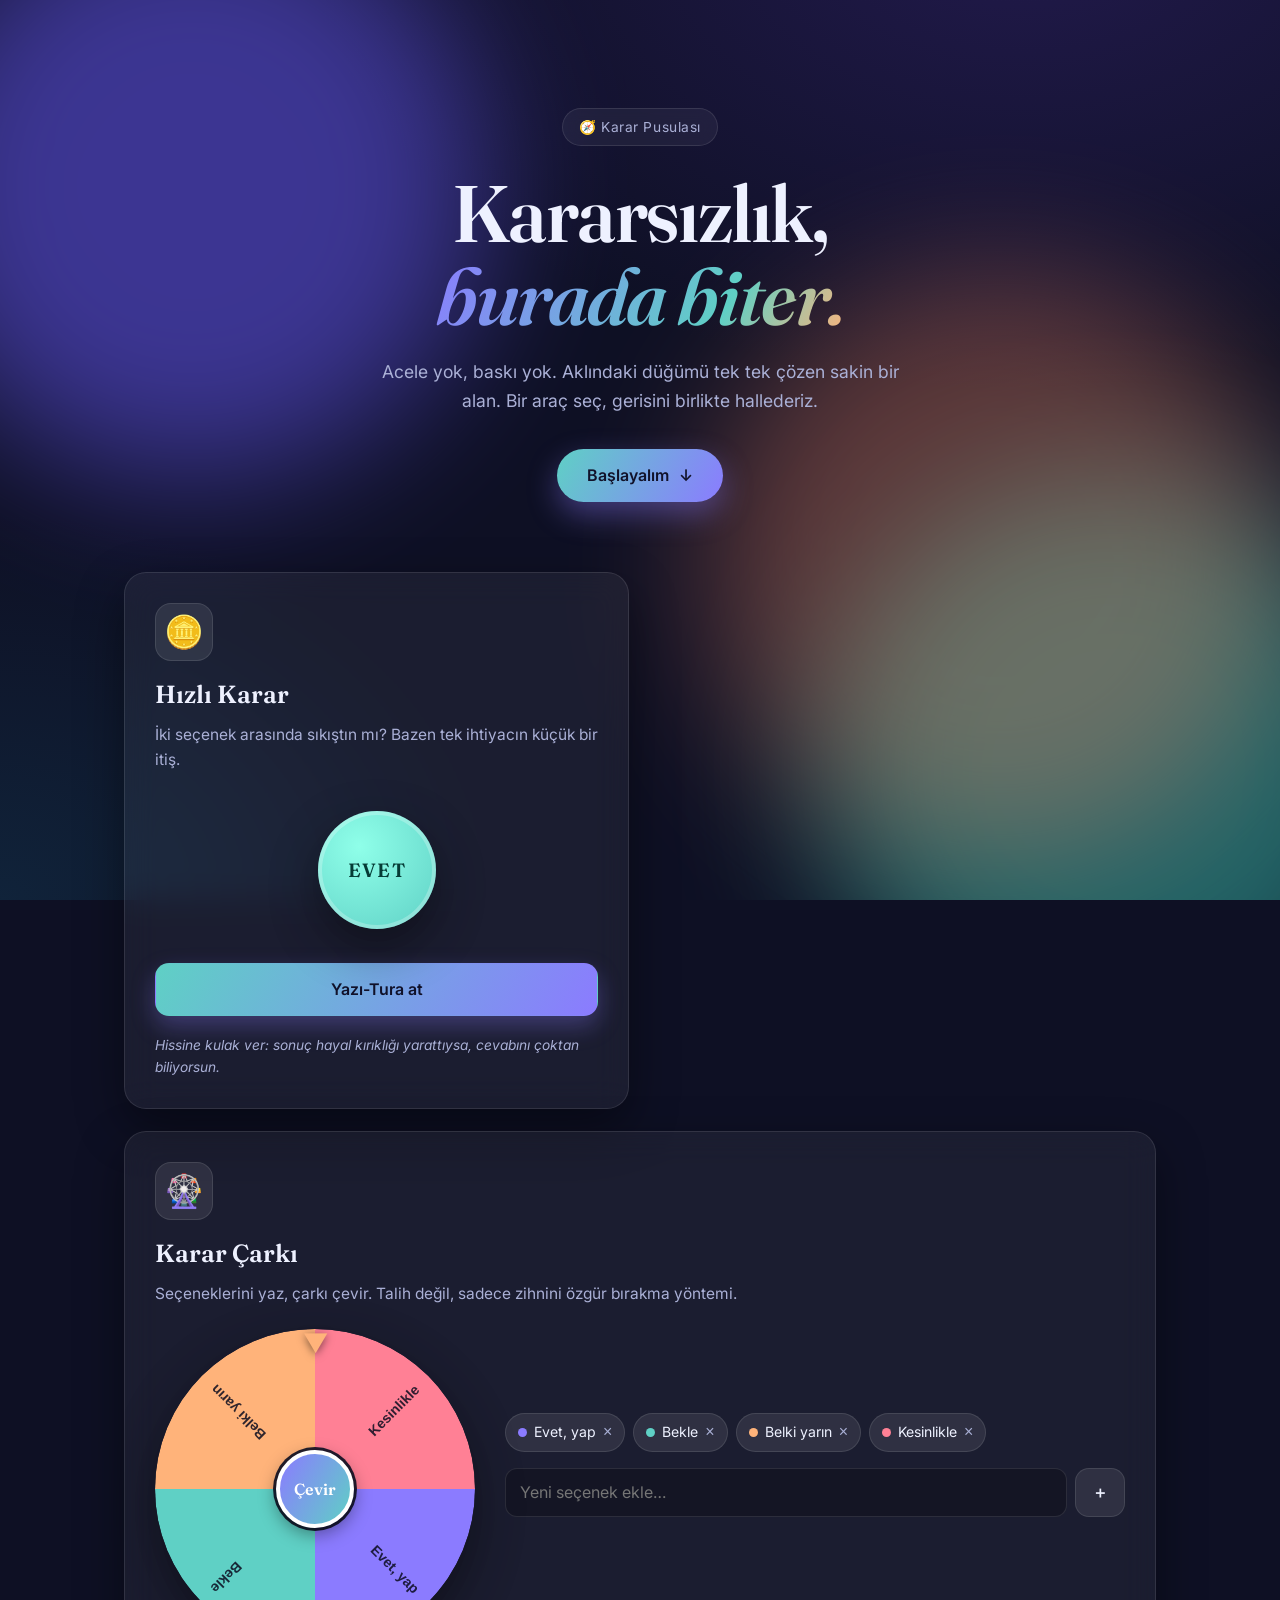
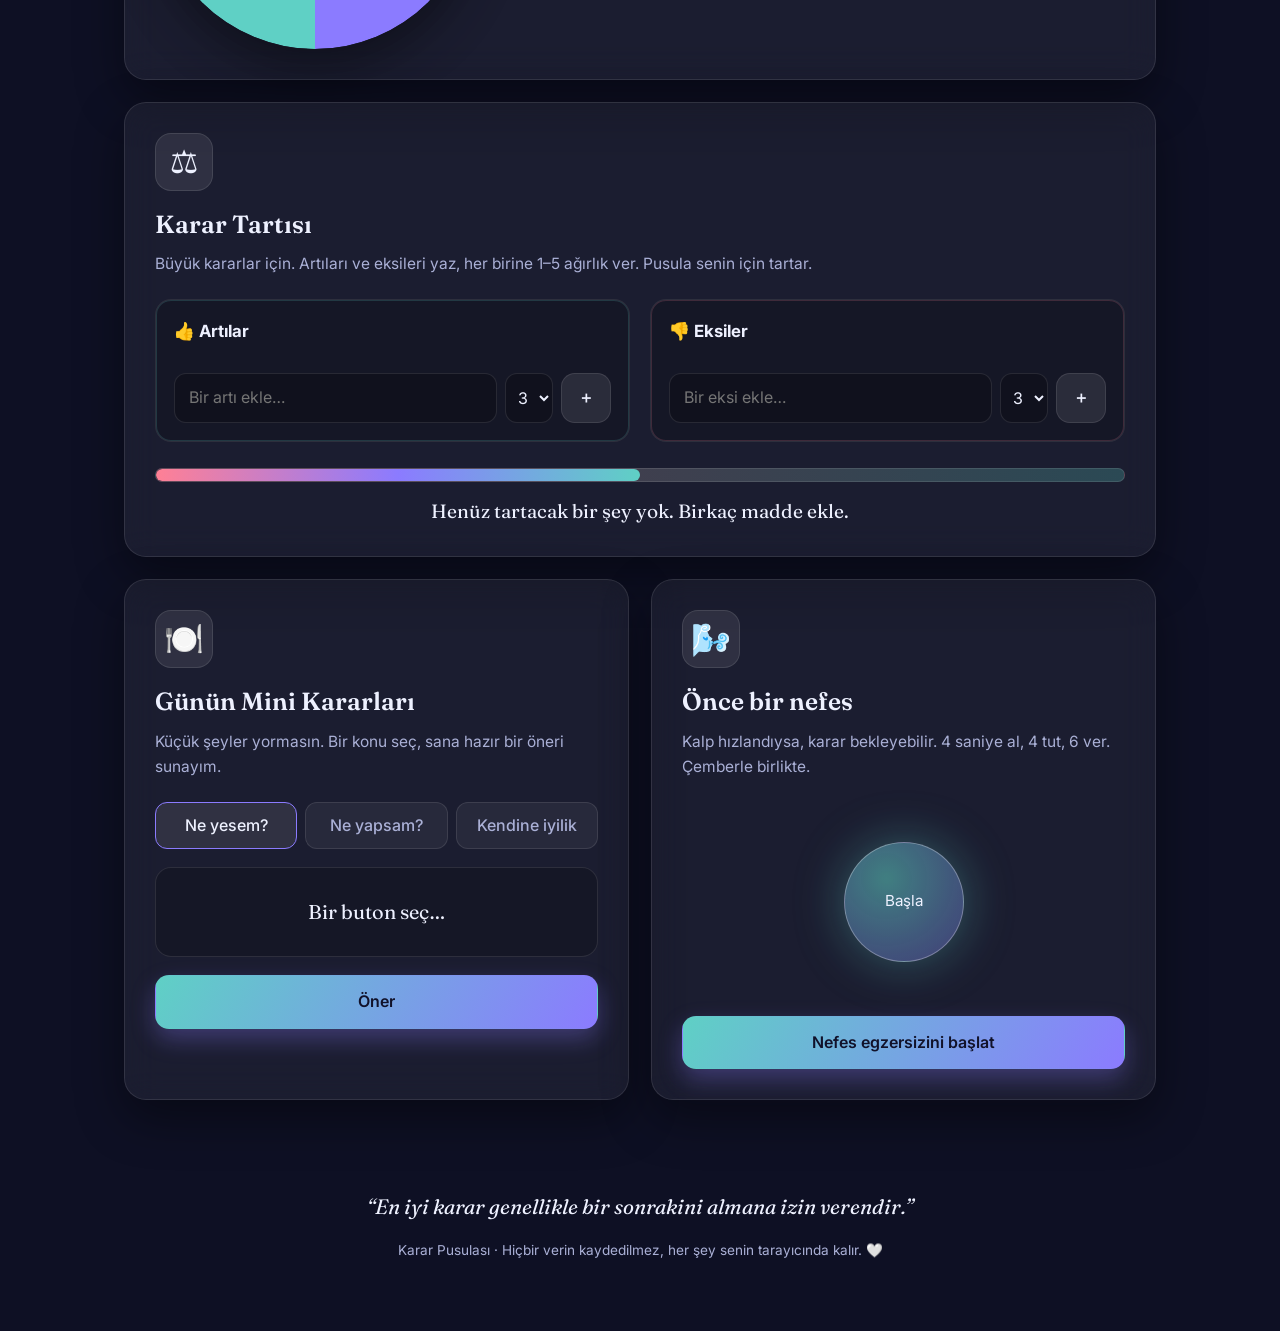
==== karar-pusulasi.html @ d7c19fac "Tek dosyalık sürüm ekle (karar-pusulasi.html) CSS ve JS gömülü; indirip çift tıklayınca tek başına a" ====
<!DOCTYPE html>
<html lang="tr">
<head>
  <meta charset="UTF-8" />
  <meta name="viewport" content="width=device-width, initial-scale=1.0" />
  <meta name="description" content="Karar Pusulası — kararsızlığı yok eden sakin, şık bir karar verme aracı." />
  <title>Karar Pusulası · Kararsızlığa son</title>
  <link rel="preconnect" href="https://fonts.googleapis.com" />
  <link rel="preconnect" href="https://fonts.gstatic.com" crossorigin />
  <link href="https://fonts.googleapis.com/css2?family=Fraunces:ital,opsz,wght@0,9..144,400;0,9..144,600;1,9..144,500&family=Inter:wght@400;500;600&display=swap" rel="stylesheet" />
  <style>
/* ===== Karar Pusulası · Tema ===== */
:root {
  --bg: #0e1024;
  --bg-soft: #161a36;
  --ink: #eef1ff;
  --ink-soft: #aab0d6;
  --line: rgba(255, 255, 255, 0.10);
  --glass: rgba(255, 255, 255, 0.055);
  --glass-strong: rgba(255, 255, 255, 0.09);
  --accent: #8b7bff;
  --accent-2: #5fd0c5;
  --warm: #ffb37a;
  --yes: #5fd0c5;
  --no: #ff8095;
  --radius: 22px;
  --shadow: 0 18px 48px rgba(0, 0, 0, 0.42);
  --ease: cubic-bezier(0.22, 1, 0.36, 1);
}

* { box-sizing: border-box; }

html { scroll-behavior: smooth; }

body {
  margin: 0;
  min-height: 100vh;
  font-family: "Inter", system-ui, sans-serif;
  color: var(--ink);
  background: var(--bg);
  overflow-x: hidden;
  line-height: 1.6;
}

/* ===== Hareketli arka plan ===== */
.aurora {
  position: fixed;
  inset: 0;
  z-index: -1;
  overflow: hidden;
  background:
    radial-gradient(1200px 800px at 80% -10%, #221a4d 0%, transparent 60%),
    radial-gradient(900px 700px at 0% 100%, #10233a 0%, transparent 55%),
    var(--bg);
}
.blob {
  position: absolute;
  width: 46vmax;
  height: 46vmax;
  border-radius: 50%;
  filter: blur(70px);
  opacity: 0.5;
  animation: drift 22s var(--ease) infinite alternate;
}
.blob-1 { background: #6a5bff; top: -12%; left: -8%; }
.blob-2 { background: #34b6a7; bottom: -18%; right: -10%; animation-delay: -7s; }
.blob-3 { background: #ff8c66; top: 30%; left: 55%; opacity: 0.32; animation-delay: -13s; }
@keyframes drift {
  to { transform: translate3d(6%, 8%, 0) scale(1.18) rotate(28deg); }
}

/* ===== Hero ===== */
.hero {
  max-width: 820px;
  margin: 0 auto;
  padding: clamp(72px, 12vh, 150px) 24px 40px;
  text-align: center;
}
.hero-badge {
  display: inline-block;
  padding: 7px 16px;
  border: 1px solid var(--line);
  border-radius: 999px;
  background: var(--glass);
  backdrop-filter: blur(8px);
  font-size: 0.86rem;
  letter-spacing: 0.04em;
  color: var(--ink-soft);
  margin-bottom: 26px;
}
.hero-title {
  font-family: "Fraunces", serif;
  font-weight: 600;
  font-size: clamp(2.6rem, 8vw, 5rem);
  line-height: 1.04;
  margin: 0 0 20px;
  letter-spacing: -0.02em;
}
.hero-title em {
  font-style: italic;
  background: linear-gradient(120deg, var(--accent), var(--accent-2) 70%, var(--warm));
  -webkit-background-clip: text;
  background-clip: text;
  color: transparent;
}
.hero-sub {
  max-width: 540px;
  margin: 0 auto 34px;
  font-size: 1.1rem;
  color: var(--ink-soft);
}
.hero-cta {
  display: inline-flex;
  align-items: center;
  gap: 10px;
  padding: 14px 30px;
  border-radius: 999px;
  text-decoration: none;
  font-weight: 600;
  color: #11122a;
  background: linear-gradient(120deg, var(--accent-2), var(--accent));
  box-shadow: 0 12px 30px rgba(139, 123, 255, 0.4);
  transition: transform 0.3s var(--ease), box-shadow 0.3s var(--ease);
}
.hero-cta:hover { transform: translateY(-3px); box-shadow: 0 18px 40px rgba(139, 123, 255, 0.55); }
.hero-cta span { transition: transform 0.3s var(--ease); }
.hero-cta:hover span { transform: translateY(3px); }

/* ===== Grid ===== */
.grid {
  max-width: 1080px;
  margin: 0 auto;
  padding: 30px 24px 60px;
  display: grid;
  grid-template-columns: repeat(2, 1fr);
  gap: 22px;
}
.card-wide { grid-column: 1 / -1; }
@media (max-width: 720px) {
  .grid { grid-template-columns: 1fr; }
}

/* ===== Kart ===== */
.card {
  position: relative;
  padding: 30px;
  border-radius: var(--radius);
  background: var(--glass);
  border: 1px solid var(--line);
  backdrop-filter: blur(16px);
  box-shadow: var(--shadow);
  opacity: 0;
  transform: translateY(26px);
  transition: opacity 0.7s var(--ease), transform 0.7s var(--ease);
}
.card.in { opacity: 1; transform: none; }
.card:hover { border-color: rgba(255, 255, 255, 0.2); }
.card-icon {
  font-size: 2rem;
  width: 58px; height: 58px;
  display: grid; place-items: center;
  border-radius: 16px;
  background: var(--glass-strong);
  border: 1px solid var(--line);
  margin-bottom: 14px;
}
.card h2 {
  font-family: "Fraunces", serif;
  font-weight: 600;
  font-size: 1.55rem;
  margin: 0 0 8px;
}
.card-desc { color: var(--ink-soft); margin: 0 0 22px; font-size: 0.97rem; }

/* ===== Butonlar ===== */
.btn {
  font: inherit;
  font-weight: 600;
  cursor: pointer;
  border-radius: 14px;
  border: 1px solid transparent;
  padding: 13px 22px;
  transition: transform 0.2s var(--ease), background 0.3s, box-shadow 0.3s;
}
.btn:active { transform: scale(0.96); }
.btn-primary {
  width: 100%;
  color: #11122a;
  background: linear-gradient(120deg, var(--accent-2), var(--accent));
  box-shadow: 0 10px 24px rgba(139, 123, 255, 0.32);
}
.btn-primary:hover { box-shadow: 0 14px 30px rgba(139, 123, 255, 0.5); }
.btn-ghost {
  background: var(--glass-strong);
  border-color: var(--line);
  color: var(--ink);
  padding: 11px 16px;
}
.btn-ghost:hover { background: rgba(255, 255, 255, 0.16); }

/* ===== 1. Yazı-Tura ===== */
.coin-stage { display: grid; place-items: center; height: 150px; margin-bottom: 18px; perspective: 900px; }
.coin {
  position: relative;
  width: 118px; height: 118px;
  transform-style: preserve-3d;
  transition: transform 0.2s;
}
.coin.flipping { animation: flip 1.5s var(--ease) forwards; }
.coin-face {
  position: absolute;
  inset: 0;
  border-radius: 50%;
  display: grid; place-items: center;
  font-family: "Fraunces", serif;
  font-weight: 600;
  font-size: 1.2rem;
  letter-spacing: 0.06em;
  backface-visibility: hidden;
  box-shadow: inset 0 0 0 4px rgba(255,255,255,0.25), var(--shadow);
}
.coin-yes { background: radial-gradient(circle at 35% 30%, #8fffe9, var(--yes)); color: #053b35; }
.coin-no  { background: radial-gradient(circle at 35% 30%, #ffb3c0, var(--no)); color: #4a0c1b; transform: rotateY(180deg); }
@keyframes flip {
  0%   { transform: rotateY(0); }
  100% { transform: rotateY(1980deg); }
}
.coin.result-no { transform: rotateY(180deg); }
.coin.result-yes { transform: rotateY(0deg); }
.coin-hint { margin: 18px 0 0; font-size: 0.86rem; color: var(--ink-soft); font-style: italic; min-height: 2.4em; }

/* ===== 2. Çark ===== */
.wheel-layout { display: grid; grid-template-columns: 320px 1fr; gap: 30px; align-items: center; }
@media (max-width: 720px) { .wheel-layout { grid-template-columns: 1fr; justify-items: center; } }
.wheel-stage { position: relative; width: 320px; height: 320px; }
#wheelCanvas { border-radius: 50%; box-shadow: var(--shadow); transition: transform 4.5s cubic-bezier(0.16, 1, 0.3, 1); }
.wheel-pointer {
  position: absolute; top: -6px; left: 50%; transform: translateX(-50%);
  color: var(--warm); font-size: 1.6rem; z-index: 3;
  filter: drop-shadow(0 2px 4px rgba(0,0,0,0.5));
}
.wheel-spin {
  position: absolute; top: 50%; left: 50%; transform: translate(-50%, -50%);
  width: 78px; height: 78px; border-radius: 50%; cursor: pointer;
  border: 4px solid #fff; background: linear-gradient(120deg, var(--accent), var(--accent-2));
  color: #fff; font-weight: 600; font-family: "Fraunces", serif; font-size: 1rem;
  box-shadow: 0 6px 18px rgba(0,0,0,0.4); z-index: 2;
  transition: transform 0.2s var(--ease);
}
.wheel-spin:hover { transform: translate(-50%, -50%) scale(1.07); }
.wheel-spin:disabled { opacity: 0.6; cursor: not-allowed; }
.wheel-controls { width: 100%; }
.chips { display: flex; flex-wrap: wrap; gap: 8px; margin-bottom: 16px; }
.chip {
  display: inline-flex; align-items: center; gap: 7px;
  padding: 7px 12px; border-radius: 999px;
  background: var(--glass-strong); border: 1px solid var(--line); font-size: 0.88rem;
}
.chip button { background: none; border: none; color: var(--ink-soft); cursor: pointer; font-size: 1rem; line-height: 1; padding: 0; }
.chip button:hover { color: var(--no); }
.wheel-add, .scale-add { display: flex; gap: 8px; }
.wheel-add input, .scale-add input {
  flex: 1; min-width: 0;
  padding: 11px 14px; border-radius: 12px;
  background: rgba(0,0,0,0.22); border: 1px solid var(--line); color: var(--ink); font: inherit;
}
.wheel-add input:focus, .scale-add input:focus { outline: none; border-color: var(--accent); }
.wheel-result { margin: 16px 0 0; font-family: "Fraunces", serif; font-size: 1.3rem; min-height: 1.5em; }
.wheel-result strong { color: var(--accent-2); }

/* ===== 3. Tartı ===== */
.scale-layout { display: grid; grid-template-columns: 1fr 1fr; gap: 20px; }
@media (max-width: 560px) { .scale-layout { grid-template-columns: 1fr; } }
.scale-col { padding: 18px; border-radius: 16px; background: rgba(0,0,0,0.18); border: 1px solid var(--line); }
.scale-col h3 { margin: 0 0 14px; font-size: 1.05rem; }
.scale-pro { box-shadow: inset 0 0 0 1px rgba(95,208,197,0.18); }
.scale-con { box-shadow: inset 0 0 0 1px rgba(255,128,149,0.18); }
.scale-list { list-style: none; margin: 0 0 14px; padding: 0; display: flex; flex-direction: column; gap: 8px; }
.scale-list li {
  display: flex; align-items: center; justify-content: space-between; gap: 10px;
  padding: 9px 12px; border-radius: 10px; background: var(--glass); font-size: 0.9rem;
}
.scale-list .wlabel {
  font-size: 0.72rem; padding: 2px 8px; border-radius: 999px;
  background: var(--glass-strong); color: var(--ink-soft); white-space: nowrap;
}
.scale-list .del { background: none; border: none; color: var(--ink-soft); cursor: pointer; font-size: 1rem; }
.scale-list .del:hover { color: var(--no); }
.scale-add select {
  padding: 0 8px; border-radius: 12px; background: rgba(0,0,0,0.22);
  border: 1px solid var(--line); color: var(--ink); font: inherit;
}
.scale-meter {
  height: 14px; border-radius: 999px; margin: 26px 0 14px; overflow: hidden;
  background: linear-gradient(90deg, rgba(255,128,149,0.25), rgba(95,208,197,0.25));
  border: 1px solid var(--line);
}
.scale-fill {
  height: 100%; width: 50%;
  background: linear-gradient(90deg, var(--no), var(--accent), var(--yes));
  border-radius: 999px; transition: width 0.7s var(--ease);
}
.scale-verdict { text-align: center; font-family: "Fraunces", serif; font-size: 1.2rem; margin: 6px 0 0; }

/* ===== 4. Mini ===== */
.mini-tabs { display: flex; gap: 8px; flex-wrap: wrap; margin-bottom: 18px; }
.mini-tab {
  flex: 1; min-width: 110px;
  padding: 10px; border-radius: 12px; cursor: pointer; font: inherit; font-weight: 500;
  background: var(--glass); border: 1px solid var(--line); color: var(--ink-soft);
  transition: all 0.25s var(--ease);
}
.mini-tab.is-active { background: var(--glass-strong); color: var(--ink); border-color: var(--accent); }
.mini-output {
  min-height: 90px; display: grid; place-items: center; text-align: center;
  padding: 20px; margin-bottom: 18px; border-radius: 16px;
  background: rgba(0,0,0,0.2); border: 1px solid var(--line);
  font-family: "Fraunces", serif; font-size: 1.25rem; color: var(--ink);
  transition: opacity 0.3s;
}

/* ===== 5. Nefes ===== */
.breathe-stage { display: grid; place-items: center; height: 200px; margin-bottom: 14px; }
.breathe-circle {
  width: 120px; height: 120px; border-radius: 50%;
  display: grid; place-items: center; text-align: center;
  background: radial-gradient(circle at 35% 30%, rgba(95,208,197,0.55), rgba(139,123,255,0.35));
  border: 1px solid rgba(255,255,255,0.3);
  box-shadow: 0 0 50px rgba(95,208,197,0.35);
  font-size: 0.95rem; color: var(--ink);
  transition: transform 0.4s var(--ease);
}
.breathe-circle.run { animation: breathe 14s ease-in-out infinite; }
@keyframes breathe {
  0%, 100% { transform: scale(1);   box-shadow: 0 0 40px rgba(95,208,197,0.3); }
  28%      { transform: scale(1.7); box-shadow: 0 0 80px rgba(95,208,197,0.6); }  /* 4s al */
  57%      { transform: scale(1.7); box-shadow: 0 0 80px rgba(139,123,255,0.6); } /* 4s tut */
}

/* ===== Footer ===== */
.footer { max-width: 720px; margin: 0 auto; padding: 30px 24px 70px; text-align: center; }
.footer-quote { font-family: "Fraunces", serif; font-style: italic; font-size: 1.3rem; color: var(--ink); margin: 0 0 16px; }
.footer-note { color: var(--ink-soft); font-size: 0.85rem; margin: 0; }

@media (prefers-reduced-motion: reduce) {
  .blob, .breathe-circle.run, .coin.flipping { animation: none !important; }
  * { transition-duration: 0.001s !important; }
}

</style>
  <link rel="icon" href="data:image/svg+xml,<svg xmlns='http://www.w3.org/2000/svg' viewBox='0 0 100 100'><text y='.9em' font-size='90'>🧭</text></svg>" />
</head>
<body>
  <!-- Yumuşak hareketli arka plan -->
  <div class="aurora" aria-hidden="true">
    <span class="blob blob-1"></span>
    <span class="blob blob-2"></span>
    <span class="blob blob-3"></span>
  </div>

  <header class="hero">
    <div class="hero-badge">🧭 Karar Pusulası</div>
    <h1 class="hero-title">Kararsızlık,<br /><em>burada biter.</em></h1>
    <p class="hero-sub">
      Acele yok, baskı yok. Aklındaki düğümü tek tek çözen sakin bir alan.
      Bir araç seç, gerisini birlikte hallederiz.
    </p>
    <a href="#araclar" class="hero-cta">Başlayalım <span aria-hidden="true">↓</span></a>
  </header>

  <main id="araclar" class="grid">

    <!-- 1. Hızlı Karar -->
    <section class="card" id="coin">
      <div class="card-icon">🪙</div>
      <h2>Hızlı Karar</h2>
      <p class="card-desc">İki seçenek arasında sıkıştın mı? Bazen tek ihtiyacın küçük bir itiş.</p>
      <div class="coin-stage">
        <div class="coin" id="coinEl">
          <div class="coin-face coin-yes">EVET</div>
          <div class="coin-face coin-no">HAYIR</div>
        </div>
      </div>
      <button class="btn btn-primary" id="coinFlip">Yazı-Tura at</button>
      <p class="coin-hint" id="coinHint" aria-live="polite">Hissine kulak ver: sonuç hayal kırıklığı yarattıysa, cevabını çoktan biliyorsun.</p>
    </section>

    <!-- 2. Karar Çarkı -->
    <section class="card card-wide" id="wheel">
      <div class="card-icon">🎡</div>
      <h2>Karar Çarkı</h2>
      <p class="card-desc">Seçeneklerini yaz, çarkı çevir. Talih değil, sadece zihnini özgür bırakma yöntemi.</p>
      <div class="wheel-layout">
        <div class="wheel-stage">
          <div class="wheel-pointer" aria-hidden="true">▼</div>
          <canvas id="wheelCanvas" width="320" height="320" role="img" aria-label="Karar çarkı"></canvas>
          <button class="wheel-spin" id="wheelSpin">Çevir</button>
        </div>
        <div class="wheel-controls">
          <div class="chips" id="wheelChips" aria-live="polite"></div>
          <form id="wheelForm" class="wheel-add">
            <input type="text" id="wheelInput" maxlength="24" placeholder="Yeni seçenek ekle…" aria-label="Yeni seçenek" />
            <button type="submit" class="btn btn-ghost" aria-label="Ekle">＋</button>
          </form>
          <p class="wheel-result" id="wheelResult" aria-live="polite"></p>
        </div>
      </div>
    </section>

    <!-- 3. Karar Tartısı -->
    <section class="card card-wide" id="scale">
      <div class="card-icon">⚖️</div>
      <h2>Karar Tartısı</h2>
      <p class="card-desc">Büyük kararlar için. Artıları ve eksileri yaz, her birine 1–5 ağırlık ver. Pusula senin için tartar.</p>
      <div class="scale-layout">
        <div class="scale-col scale-pro">
          <h3>👍 Artılar</h3>
          <ul class="scale-list" id="proList"></ul>
          <form class="scale-add" data-side="pro">
            <input type="text" maxlength="40" placeholder="Bir artı ekle…" aria-label="Artı ekle" />
            <select aria-label="Önem" title="Önem (1-5)">
              <option value="1">1</option><option value="2">2</option>
              <option value="3" selected>3</option><option value="4">4</option>
              <option value="5">5</option>
            </select>
            <button type="submit" class="btn btn-ghost">＋</button>
          </form>
        </div>
        <div class="scale-col scale-con">
          <h3>👎 Eksiler</h3>
          <ul class="scale-list" id="conList"></ul>
          <form class="scale-add" data-side="con">
            <input type="text" maxlength="40" placeholder="Bir eksi ekle…" aria-label="Eksi ekle" />
            <select aria-label="Önem" title="Önem (1-5)">
              <option value="1">1</option><option value="2">2</option>
              <option value="3" selected>3</option><option value="4">4</option>
              <option value="5">5</option>
            </select>
            <button type="submit" class="btn btn-ghost">＋</button>
          </form>
        </div>
      </div>
      <div class="scale-meter" aria-hidden="true">
        <div class="scale-fill" id="scaleFill"></div>
      </div>
      <p class="scale-verdict" id="scaleVerdict" aria-live="polite">Henüz tartacak bir şey yok. Birkaç madde ekle.</p>
    </section>

    <!-- 4. Mini Kararlar -->
    <section class="card" id="mini">
      <div class="card-icon">🍽️</div>
      <h2>Günün Mini Kararları</h2>
      <p class="card-desc">Küçük şeyler yormasın. Bir konu seç, sana hazır bir öneri sunayım.</p>
      <div class="mini-tabs" id="miniTabs">
        <button class="mini-tab is-active" data-topic="yemek">Ne yesem?</button>
        <button class="mini-tab" data-topic="aktivite">Ne yapsam?</button>
        <button class="mini-tab" data-topic="kucuk">Kendine iyilik</button>
      </div>
      <div class="mini-output" id="miniOutput">Bir buton seç…</div>
      <button class="btn btn-primary" id="miniRoll">Öner</button>
    </section>

    <!-- 5. Sakinleş -->
    <section class="card" id="breathe">
      <div class="card-icon">🌬️</div>
      <h2>Önce bir nefes</h2>
      <p class="card-desc">Kalp hızlandıysa, karar bekleyebilir. 4 saniye al, 4 tut, 6 ver. Çemberle birlikte.</p>
      <div class="breathe-stage">
        <div class="breathe-circle" id="breatheCircle">
          <span id="breatheText">Başla</span>
        </div>
      </div>
      <button class="btn btn-primary" id="breatheBtn">Nefes egzersizini başlat</button>
    </section>

  </main>

  <footer class="footer">
    <p class="footer-quote" id="footerQuote">“En iyi karar genellikle bir sonrakini almana izin verendir.”</p>
    <p class="footer-note">Karar Pusulası · Hiçbir verin kaydedilmez, her şey senin tarayıcında kalır. 🤍</p>
  </footer>

  <script>
/* ===== Karar Pusulası · Etkileşim ===== */
(() => {
  "use strict";
  const $ = (sel, root = document) => root.querySelector(sel);
  const $$ = (sel, root = document) => [...root.querySelectorAll(sel)];
  const rand = (arr) => arr[Math.floor(Math.random() * arr.length)];

  /* ---- Kartları görünürken yumuşakça getir ---- */
  const io = new IntersectionObserver(
    (entries) => entries.forEach((e) => e.isIntersecting && e.target.classList.add("in")),
    { threshold: 0.15 }
  );
  $$(".card").forEach((c) => io.observe(c));

  /* ============ 1. Yazı-Tura ============ */
  const coin = $("#coinEl");
  const coinHint = $("#coinHint");
  const hints = [
    "Hissine kulak ver: sonuç hayal kırıklığı yarattıysa, cevabını çoktan biliyorsun.",
    "İçinden “bir daha atsam mı?” geçtiyse, gerçek tercihin ortada.",
    "Çoğu zaman doğru cevap, attığın anda hissettiğin ilk duygudur.",
    "Sonuç ne olursa olsun, küçük bir adım büyük bir tıkanıklıktan iyidir.",
  ];
  let coinBusy = false;
  $("#coinFlip").addEventListener("click", () => {
    if (coinBusy) return;
    coinBusy = true;
    const yes = Math.random() < 0.5;
    coin.classList.remove("result-yes", "result-no", "flipping");
    void coin.offsetWidth; // reflow → animasyonu yeniden tetikle
    coin.classList.add("flipping");
    coinHint.textContent = "…";
    setTimeout(() => {
      coin.classList.remove("flipping");
      coin.classList.add(yes ? "result-yes" : "result-no");
      coinHint.textContent = rand(hints);
      coinBusy = false;
    }, 1500);
  });

  /* ============ 2. Karar Çarkı ============ */
  const canvas = $("#wheelCanvas");
  const ctx = canvas.getContext("2d");
  const palette = ["#8b7bff", "#5fd0c5", "#ffb37a", "#ff8095", "#7aa7ff", "#c08bff", "#6ddf9c"];
  let options = ["Evet, yap", "Bekle", "Belki yarın", "Kesinlikle"];
  let wheelAngle = 0;
  let wheelBusy = false;
  const chipsBox = $("#wheelChips");
  const wheelResult = $("#wheelResult");

  function drawWheel() {
    const n = options.length;
    const r = canvas.width / 2;
    ctx.clearRect(0, 0, canvas.width, canvas.height);
    if (n === 0) {
      ctx.fillStyle = "rgba(255,255,255,0.08)";
      ctx.beginPath(); ctx.arc(r, r, r, 0, Math.PI * 2); ctx.fill();
      return;
    }
    const slice = (Math.PI * 2) / n;
    for (let i = 0; i < n; i++) {
      const start = i * slice + wheelAngle;
      ctx.beginPath();
      ctx.moveTo(r, r);
      ctx.arc(r, r, r, start, start + slice);
      ctx.closePath();
      ctx.fillStyle = palette[i % palette.length];
      ctx.fill();
      // metin
      ctx.save();
      ctx.translate(r, r);
      ctx.rotate(start + slice / 2);
      ctx.textAlign = "right";
      ctx.fillStyle = "rgba(10,12,30,0.85)";
      ctx.font = "600 14px Inter, sans-serif";
      const label = options[i].length > 14 ? options[i].slice(0, 13) + "…" : options[i];
      ctx.fillText(label, r - 16, 5);
      ctx.restore();
    }
    // merkez halkası
    ctx.beginPath(); ctx.arc(r, r, 42, 0, Math.PI * 2);
    ctx.fillStyle = "rgba(14,16,36,0.9)"; ctx.fill();
  }

  function renderChips() {
    chipsBox.innerHTML = "";
    options.forEach((opt, i) => {
      const chip = document.createElement("span");
      chip.className = "chip";
      const dot = `<span style="width:9px;height:9px;border-radius:50%;background:${palette[i % palette.length]}"></span>`;
      chip.innerHTML = `${dot}<span>${opt}</span>`;
      const x = document.createElement("button");
      x.type = "button"; x.textContent = "×"; x.setAttribute("aria-label", `${opt} sil`);
      x.addEventListener("click", () => {
        options.splice(i, 1);
        renderChips(); drawWheel();
      });
      chip.appendChild(x);
      chipsBox.appendChild(chip);
    });
  }

  $("#wheelForm").addEventListener("submit", (e) => {
    e.preventDefault();
    const input = $("#wheelInput");
    const val = input.value.trim();
    if (!val || options.length >= 8) { input.value = ""; return; }
    options.push(val);
    input.value = "";
    renderChips(); drawWheel();
  });

  $("#wheelSpin").addEventListener("click", () => {
    if (wheelBusy || options.length < 2) return;
    wheelBusy = true;
    wheelResult.textContent = "";
    const turns = 5 + Math.random() * 4;
    const finalRot = wheelAngle + turns * Math.PI * 2 + Math.random() * Math.PI * 2;
    canvas.style.transform = `rotate(${finalRot}rad)`;
    const slice = (Math.PI * 2) / options.length;
    // İbre tepe noktasında (12 yön = -PI/2). Hangi dilim oraya denk geliyor?
    const norm = ((finalRot % (Math.PI * 2)) + Math.PI * 2) % (Math.PI * 2);
    const pointerAngle = (-Math.PI / 2 - norm + Math.PI * 4) % (Math.PI * 2);
    const idx = Math.floor(pointerAngle / slice) % options.length;
    setTimeout(() => {
      wheelResult.innerHTML = `Pusula diyor ki: <strong>${options[idx]}</strong>`;
      wheelBusy = false;
    }, 4600);
  });

  renderChips();
  drawWheel();

  /* ============ 3. Karar Tartısı ============ */
  const pros = [];
  const cons = [];
  const proList = $("#proList");
  const conList = $("#conList");
  const scaleFill = $("#scaleFill");
  const verdict = $("#scaleVerdict");

  function renderScale() {
    [["pro", pros, proList], ["con", cons, conList]].forEach(([side, arr, ul]) => {
      ul.innerHTML = "";
      arr.forEach((item, i) => {
        const li = document.createElement("li");
        const txt = document.createElement("span");
        txt.textContent = item.text;
        const w = document.createElement("span");
        w.className = "wlabel"; w.textContent = "önem " + item.weight;
        const del = document.createElement("button");
        del.className = "del"; del.type = "button"; del.textContent = "×";
        del.setAttribute("aria-label", "Sil");
        del.addEventListener("click", () => { arr.splice(i, 1); renderScale(); });
        li.append(txt, w, del);
        ul.appendChild(li);
      });
    });

    const proScore = pros.reduce((s, x) => s + x.weight, 0);
    const conScore = cons.reduce((s, x) => s + x.weight, 0);
    const total = proScore + conScore;
    if (total === 0) {
      scaleFill.style.width = "50%";
      verdict.textContent = "Henüz tartacak bir şey yok. Birkaç madde ekle.";
      return;
    }
    const pct = (proScore / total) * 100;
    scaleFill.style.width = pct.toFixed(0) + "%";
    const diff = proScore - conScore;
    let msg;
    if (diff > 2) msg = `Terazi “evet”e ağıyor (👍 ${proScore} – 👎 ${conScore}). İçin de rahatsa, ilerle.`;
    else if (diff < -2) msg = `Terazi “hayır”a ağıyor (👍 ${proScore} – 👎 ${conScore}). Belki şimdi değil.`;
    else msg = `Neredeyse başa baş (👍 ${proScore} – 👎 ${conScore}). Çok yakınsa, küçük bir deneme yap ya da ertele.`;
    verdict.textContent = msg;
  }

  $$(".scale-add").forEach((form) => {
    form.addEventListener("submit", (e) => {
      e.preventDefault();
      const input = $("input", form);
      const select = $("select", form);
      const text = input.value.trim();
      if (!text) return;
      const item = { text, weight: parseInt(select.value, 10) };
      (form.dataset.side === "pro" ? pros : cons).push(item);
      input.value = "";
      renderScale();
    });
  });

  /* ============ 4. Mini Kararlar ============ */
  const ideas = {
    yemek: [
      "Bugün sevdiğin o basit makarnayı yap — abartma.", "Sıcak bir çorba ısmarla, üşenme.",
      "Buzdolabındaki ilk üç şeyle bir omlet.", "Kendine güzel bir kahvaltı tabağı hazırla.",
      "Fırına sebze at, gerisi kendiliğinden olur.", "Bir tost ve yanında meyve — yeter.",
      "Yeni bir tarif dene; başarısız olursa da hikâye olur.", "Sipariş ver ve suçluluk duyma, bugün böyle.",
    ],
    aktivite: [
      "20 dakikalık kısa bir yürüyüş — telefonsuz.", "Sevdiğin bir albümü baştan sona dinle.",
      "Odanın tek bir köşesini topla, hepsini değil.", "Yarım kalmış o diziyi tek bölüm izle.",
      "5 dakika serbest yaz: aklından geçen ne varsa.", "Birine kısa bir mesaj at: “aklıma geldin”.",
      "Pencereyi aç, 10 dakika sadece dışarı bak.", "Eski bir fotoğraf albümünü karıştır.",
    ],
    kucuk: [
      "Bir bardak su iç — gerçekten, şimdi.", "Omuzlarını indir, çeneni gevşet.",
      "Bugün yapmadığın bir şey için kendini suçlama.", "Telefonu 30 dakika uçak moduna al.",
      "Yapılacaklar listenden en küçük maddeyi sil ya da yap.", "Aynaya bak ve bir güzel şey söyle.",
      "Yarına bir şeyi ertelemek de bir karardır — sorun değil.", "Derin bir nefes: bu an yeterince iyi.",
    ],
  };
  let miniTopic = "yemek";
  const miniOutput = $("#miniOutput");
  $("#miniTabs").addEventListener("click", (e) => {
    const tab = e.target.closest(".mini-tab");
    if (!tab) return;
    miniTopic = tab.dataset.topic;
    $$(".mini-tab").forEach((t) => t.classList.toggle("is-active", t === tab));
    rollMini();
  });
  function rollMini() {
    miniOutput.style.opacity = "0";
    setTimeout(() => {
      miniOutput.textContent = rand(ideas[miniTopic]);
      miniOutput.style.opacity = "1";
    }, 200);
  }
  $("#miniRoll").addEventListener("click", rollMini);

  /* ============ 5. Nefes ============ */
  const circle = $("#breatheCircle");
  const breatheText = $("#breatheText");
  const btn = $("#breatheBtn");
  let breathing = false;
  let breatheTimers = [];
  function clearBreathe() { breatheTimers.forEach(clearTimeout); breatheTimers = []; }
  function cycle() {
    // 4s al · 4s tut · 6s ver  = 14s (CSS animasyonu ile senkron)
    breatheText.textContent = "Nefes al…";
    breatheTimers.push(setTimeout(() => (breatheText.textContent = "Tut…"), 4000));
    breatheTimers.push(setTimeout(() => (breatheText.textContent = "Yavaşça ver…"), 8000));
  }
  btn.addEventListener("click", () => {
    breathing = !breathing;
    if (breathing) {
      circle.classList.add("run");
      btn.textContent = "Durdur";
      cycle();
      breatheTimers.push(setInterval(cycle, 14000));
    } else {
      clearBreathe();
      circle.classList.remove("run");
      breatheText.textContent = "Başla";
      btn.textContent = "Nefes egzersizini başlat";
    }
  });

  /* ============ Footer · dönen alıntı ============ */
  const quotes = [
    "“En iyi karar genellikle bir sonrakini almana izin verendir.”",
    "“Mükemmel kararı bekleme; iyi bir karar al, gerisini düzelt.”",
    "“Karasızlık da bir karardır — ama nadiren senin lehine.”",
    "“Küçük adım, donup kalmaktan her zaman iyidir.”",
    "“Yanlış kapıyı açmaktan korkma; koridor uzun.”",
  ];
  const fq = $("#footerQuote");
  let qi = 0;
  setInterval(() => { qi = (qi + 1) % quotes.length; fq.style.opacity = "0";
    setTimeout(() => { fq.textContent = quotes[qi]; fq.style.opacity = "1"; }, 400);
  }, 7000);
  fq.style.transition = "opacity 0.4s ease";
})();

</script>
</body>
</html>
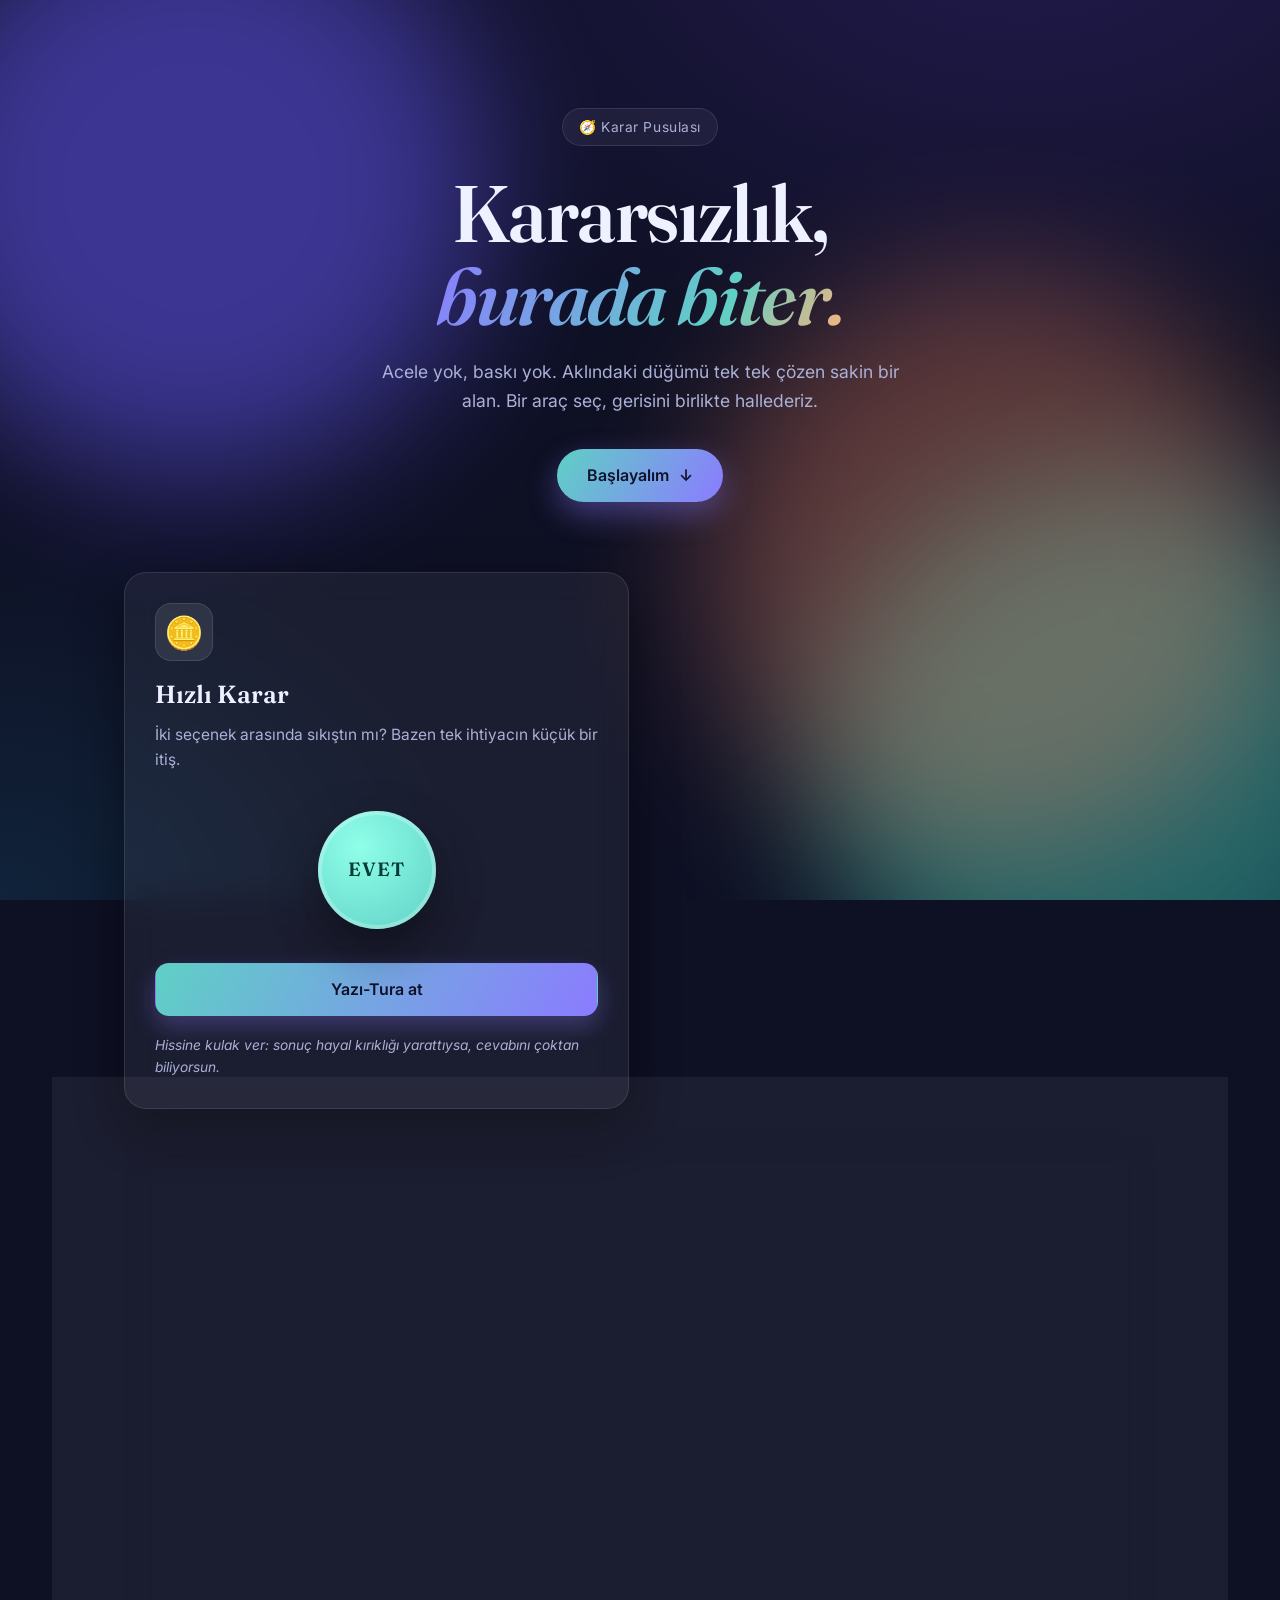
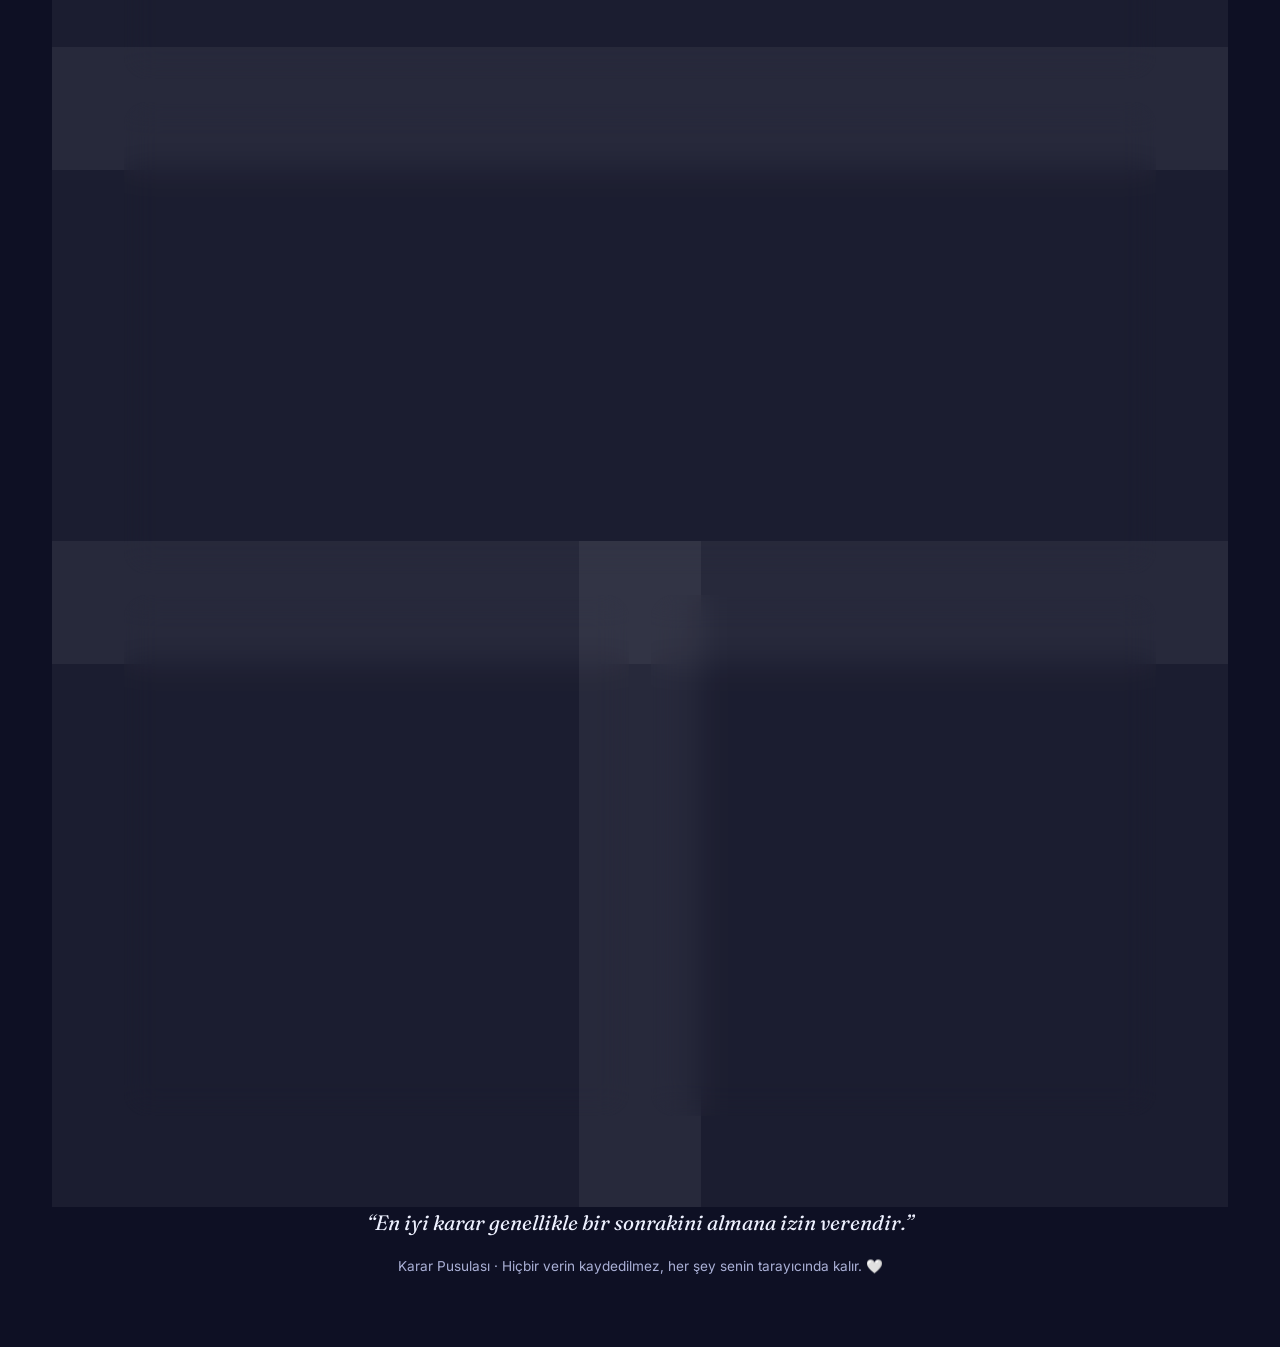
==== commit 4840c7bf: "Cila: kazanan dilim vurgusu, hatırlama, kopyala, geri bildirim - Çark: kazanan dilim beyaz çerçeveyl" ====
--- a/karar-pusulasi.html
+++ b/karar-pusulasi.html
@@ -267,6 +267,16 @@
 .wheel-add input:focus, .scale-add input:focus { outline: none; border-color: var(--accent); }
 .wheel-result { margin: 16px 0 0; font-family: "Fraunces", serif; font-size: 1.3rem; min-height: 1.5em; }
 .wheel-result strong { color: var(--accent-2); }
+#wheelCanvas.won { animation: wheelGlow 1.1s ease-in-out 3; }
+@keyframes wheelGlow {
+  0%, 100% { box-shadow: var(--shadow); }
+  50% { box-shadow: 0 0 0 4px rgba(95,208,197,0.55), 0 0 38px rgba(95,208,197,0.7); }
+}
+
+/* Kopyala / temizle */
+.copy-btn.copied { color: var(--yes); border-color: var(--yes); }
+.scale-actions { display: flex; gap: 10px; justify-content: center; margin-top: 16px; flex-wrap: wrap; }
+.scale-actions .btn { width: auto; }
 
 /* ===== 3. Tartı ===== */
 .scale-layout { display: grid; grid-template-columns: 1fr 1fr; gap: 20px; }
@@ -403,6 +413,7 @@
             <button type="submit" class="btn btn-ghost" aria-label="Ekle">＋</button>
           </form>
           <p class="wheel-result" id="wheelResult" aria-live="polite"></p>
+          <button class="btn btn-ghost copy-btn" id="wheelCopy" type="button" hidden>📋 Sonucu kopyala</button>
         </div>
       </div>
     </section>
@@ -444,6 +455,10 @@
         <div class="scale-fill" id="scaleFill"></div>
       </div>
       <p class="scale-verdict" id="scaleVerdict" aria-live="polite">Henüz tartacak bir şey yok. Birkaç madde ekle.</p>
+      <div class="scale-actions">
+        <button class="btn btn-ghost copy-btn" id="scaleCopy" type="button" hidden>📋 Kararı kopyala</button>
+        <button class="btn btn-ghost" id="scaleClear" type="button" hidden>🗑️ Temizle</button>
+      </div>
     </section>
 
     <!-- 4. Mini Kararlar -->
@@ -487,6 +502,50 @@
   const $ = (sel, root = document) => root.querySelector(sel);
   const $$ = (sel, root = document) => [...root.querySelectorAll(sel)];
   const rand = (arr) => arr[Math.floor(Math.random() * arr.length)];
+
+  /* ---- Küçük yardımcılar ---- */
+  const store = {
+    get(key, fallback) {
+      try { const v = localStorage.getItem("kp_" + key); return v ? JSON.parse(v) : fallback; }
+      catch { return fallback; }
+    },
+    set(key, val) { try { localStorage.setItem("kp_" + key, JSON.stringify(val)); } catch {} },
+  };
+
+  // Hafif geri bildirim: minik ses + titreşim (destekleyen cihazlarda)
+  let audioCtx;
+  function feedback(freq = 660) {
+    if (navigator.vibrate) navigator.vibrate(30);
+    try {
+      audioCtx = audioCtx || new (window.AudioContext || window.webkitAudioContext)();
+      const o = audioCtx.createOscillator();
+      const g = audioCtx.createGain();
+      o.type = "sine"; o.frequency.value = freq;
+      g.gain.setValueAtTime(0.0001, audioCtx.currentTime);
+      g.gain.exponentialRampToValueAtTime(0.12, audioCtx.currentTime + 0.01);
+      g.gain.exponentialRampToValueAtTime(0.0001, audioCtx.currentTime + 0.25);
+      o.connect(g).connect(audioCtx.destination);
+      o.start(); o.stop(audioCtx.currentTime + 0.26);
+    } catch {}
+  }
+
+  function copyToClipboard(text, btn) {
+    const done = () => {
+      if (!btn) return;
+      const old = btn.textContent;
+      btn.textContent = "✓ Kopyalandı";
+      btn.classList.add("copied");
+      setTimeout(() => { btn.textContent = old; btn.classList.remove("copied"); }, 1600);
+    };
+    if (navigator.clipboard && navigator.clipboard.writeText) {
+      navigator.clipboard.writeText(text).then(done).catch(done);
+    } else {
+      const ta = document.createElement("textarea");
+      ta.value = text; document.body.appendChild(ta); ta.select();
+      try { document.execCommand("copy"); } catch {}
+      ta.remove(); done();
+    }
+  }
 
   /* ---- Kartları görünürken yumuşakça getir ---- */
   const io = new IntersectionObserver(
@@ -517,6 +576,7 @@
       coin.classList.remove("flipping");
       coin.classList.add(yes ? "result-yes" : "result-no");
       coinHint.textContent = rand(hints);
+      feedback(yes ? 760 : 480);
       coinBusy = false;
     }, 1500);
   });
@@ -525,13 +585,14 @@
   const canvas = $("#wheelCanvas");
   const ctx = canvas.getContext("2d");
   const palette = ["#8b7bff", "#5fd0c5", "#ffb37a", "#ff8095", "#7aa7ff", "#c08bff", "#6ddf9c"];
-  let options = ["Evet, yap", "Bekle", "Belki yarın", "Kesinlikle"];
+  let options = store.get("wheel", ["Evet, yap", "Bekle", "Belki yarın", "Kesinlikle"]);
   let wheelAngle = 0;
   let wheelBusy = false;
   const chipsBox = $("#wheelChips");
   const wheelResult = $("#wheelResult");
-
-  function drawWheel() {
+  const wheelCopy = $("#wheelCopy");
+
+  function drawWheel(highlight = -1) {
     const n = options.length;
     const r = canvas.width / 2;
     ctx.clearRect(0, 0, canvas.width, canvas.height);
@@ -549,6 +610,15 @@
       ctx.closePath();
       ctx.fillStyle = palette[i % palette.length];
       ctx.fill();
+      if (i === highlight) {
+        ctx.save();
+        ctx.fillStyle = "rgba(255,255,255,0.22)";
+        ctx.fill();
+        ctx.lineWidth = 5;
+        ctx.strokeStyle = "#fff";
+        ctx.stroke();
+        ctx.restore();
+      }
       // metin
       ctx.save();
       ctx.translate(r, r);
@@ -576,6 +646,9 @@
       x.type = "button"; x.textContent = "×"; x.setAttribute("aria-label", `${opt} sil`);
       x.addEventListener("click", () => {
         options.splice(i, 1);
+        store.set("wheel", options);
+        wheelCopy.hidden = true;
+        canvas.classList.remove("won");
         renderChips(); drawWheel();
       });
       chip.appendChild(x);
@@ -589,6 +662,7 @@
     const val = input.value.trim();
     if (!val || options.length >= 8) { input.value = ""; return; }
     options.push(val);
+    store.set("wheel", options);
     input.value = "";
     renderChips(); drawWheel();
   });
@@ -597,6 +671,9 @@
     if (wheelBusy || options.length < 2) return;
     wheelBusy = true;
     wheelResult.textContent = "";
+    wheelCopy.hidden = true;
+    canvas.classList.remove("won");
+    void canvas.offsetWidth;
     const turns = 5 + Math.random() * 4;
     const finalRot = wheelAngle + turns * Math.PI * 2 + Math.random() * Math.PI * 2;
     canvas.style.transform = `rotate(${finalRot}rad)`;
@@ -607,6 +684,11 @@
     const idx = Math.floor(pointerAngle / slice) % options.length;
     setTimeout(() => {
       wheelResult.innerHTML = `Pusula diyor ki: <strong>${options[idx]}</strong>`;
+      drawWheel(idx);
+      canvas.classList.add("won");
+      feedback(700);
+      wheelCopy.hidden = false;
+      wheelCopy.onclick = () => copyToClipboard(`Karar Pusulası → ${options[idx]}`, wheelCopy);
       wheelBusy = false;
     }, 4600);
   });
@@ -615,12 +697,15 @@
   drawWheel();
 
   /* ============ 3. Karar Tartısı ============ */
-  const pros = [];
-  const cons = [];
+  const pros = store.get("pros", []);
+  const cons = store.get("cons", []);
   const proList = $("#proList");
   const conList = $("#conList");
   const scaleFill = $("#scaleFill");
   const verdict = $("#scaleVerdict");
+  const scaleCopy = $("#scaleCopy");
+  const scaleClear = $("#scaleClear");
+  let lastVerdict = "";
 
   function renderScale() {
     [["pro", pros, proList], ["con", cons, conList]].forEach(([side, arr, ul]) => {
@@ -640,12 +725,18 @@
       });
     });
 
+    store.set("pros", pros);
+    store.set("cons", cons);
+    const hasItems = pros.length + cons.length > 0;
+    scaleClear.hidden = !hasItems;
+
     const proScore = pros.reduce((s, x) => s + x.weight, 0);
     const conScore = cons.reduce((s, x) => s + x.weight, 0);
     const total = proScore + conScore;
     if (total === 0) {
       scaleFill.style.width = "50%";
       verdict.textContent = "Henüz tartacak bir şey yok. Birkaç madde ekle.";
+      scaleCopy.hidden = true;
       return;
     }
     const pct = (proScore / total) * 100;
@@ -656,7 +747,25 @@
     else if (diff < -2) msg = `Terazi “hayır”a ağıyor (👍 ${proScore} – 👎 ${conScore}). Belki şimdi değil.`;
     else msg = `Neredeyse başa baş (👍 ${proScore} – 👎 ${conScore}). Çok yakınsa, küçük bir deneme yap ya da ertele.`;
     verdict.textContent = msg;
+    lastVerdict = msg;
+    scaleCopy.hidden = false;
   }
+
+  scaleCopy.addEventListener("click", () => {
+    const lines = [
+      "Karar Pusulası · Tartı",
+      "👍 Artılar: " + (pros.map((p) => `${p.text}(${p.weight})`).join(", ") || "—"),
+      "👎 Eksiler: " + (cons.map((c) => `${c.text}(${c.weight})`).join(", ") || "—"),
+      "",
+      lastVerdict,
+    ].join("\n");
+    copyToClipboard(lines, scaleCopy);
+  });
+
+  scaleClear.addEventListener("click", () => {
+    pros.length = 0; cons.length = 0;
+    renderScale();
+  });
 
   $$(".scale-add").forEach((form) => {
     form.addEventListener("submit", (e) => {
@@ -671,6 +780,8 @@
       renderScale();
     });
   });
+
+  renderScale(); // kayıtlı maddeleri göster
 
   /* ============ 4. Mini Kararlar ============ */
   const ideas = {
